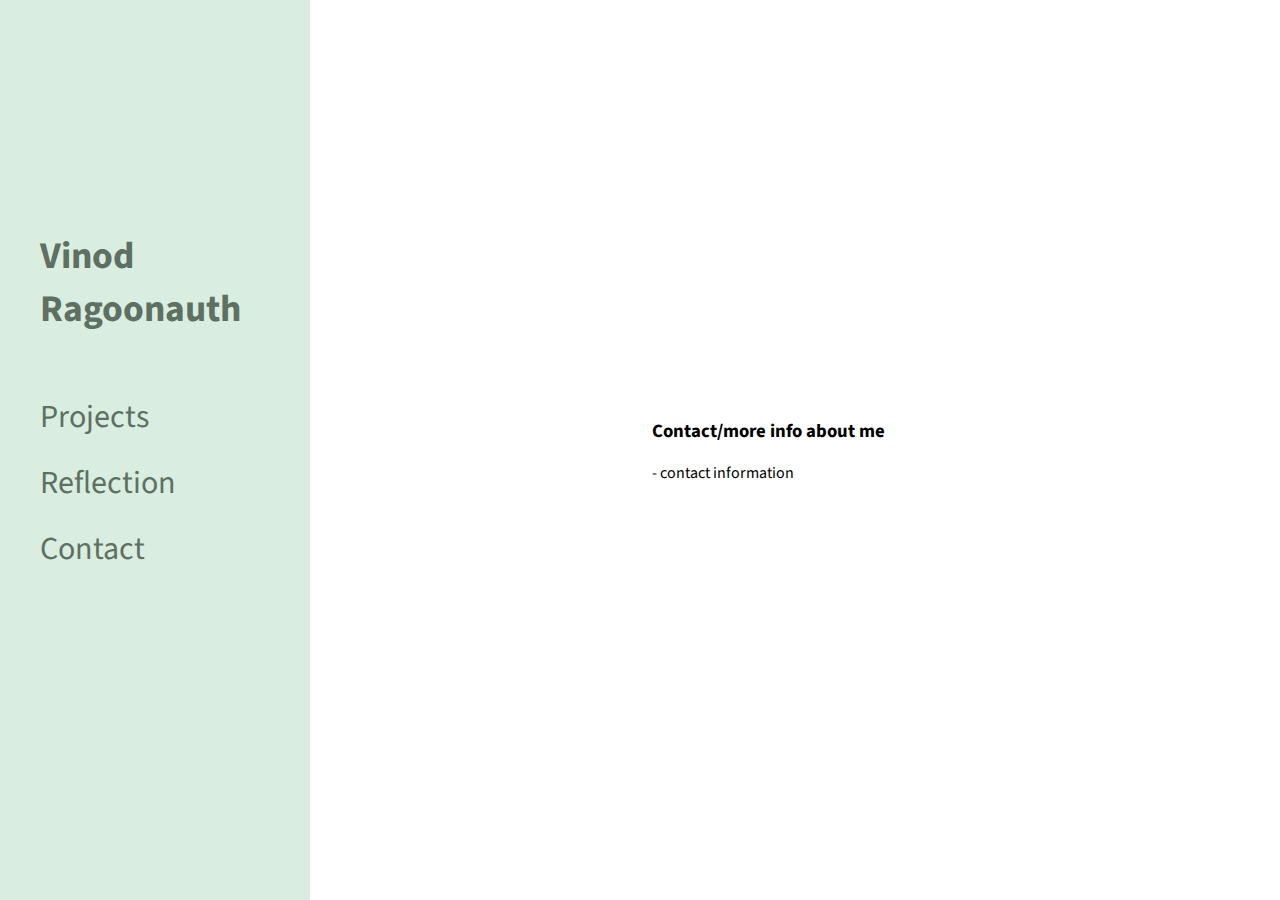
==== contact.html @ ac07a82f "website outline" ====
<!DOCTYPE html>
<html lang="en">
<title>Vinod Ragoonauth - ePortfolio</title>
<meta charset="UTF-8" />
<meta name="viewport" content="width=device-width, initial-scale=1" />
<link href="css/style.css?t=[timestamp]" rel="stylesheet" />
<link rel="stylesheet" href="https://fonts.googleapis.com/css?family=Source+Sans+Pro" />
<link rel="stylesheet" href="https://cdnjs.cloudflare.com/ajax/libs/animate.css/4.1.1/animate.min.css" />
<link rel="stylesheet" href="https://cdnjs.cloudflare.com/ajax/libs/font-awesome/4.7.0/css/font-awesome.min.css">
<script src="js/main.js"></script>

<body>
  <!-- NAV BAR -->
  <nav>
    <ul>
      <li class="animate__animated animate__fadeInLeft animate__fast">
        <a href="index.html">
          <h3>Vinod<br />Ragoonauth</h3>
        </a>
      </li>
      <li class="animate__animated animate__fadeInLeft animate__fast">
        <a href="projects.html">Projects</a>
      </li>
      <li class="animate__animated animate__fadeInLeft animate__fast">
        <a href="reflection.html">Reflection</a>
      </li>
      <li class="animate__animated animate__fadeInLeft animate__fast">
        <a href="contact.html">Contact</a>
      </li>
    </ul>
  </nav>

  <!-- MOBILE NAV BAR -->
  <div class="topnav">
    <a href="index.html">Vinod Ragoonauth</a>
    <div id="myLinks">
      <a href="projects.html">Projects</a>
      <a href="reflection.html">Reflection</a>
      <a href="contact.html">Contact</a>
    </div>
    <a href="javascript:void(0);" class="icon" onclick="myFunction()">
      <i class="fa fa-bars"></i>
    </a>
  </div>

  <!-- CONTACT PAGE -->
  <div class="main">
    <div class="contact-content">
      <!-- DESCRIPTION -->
      <h3>Contact/more info about me</h3>
      <p>- contact information <br></p>
    </div>
  </div>
</body>

</html>
---- css/style.css ----
/* GENERAL */
:root {
  --navbar-bg-color: #d9eee1;
  --navbar-text-color: #5e7062;
  --grey-text-color: rgb(82, 82, 82);
}

html {
  overflow-y: hidden;
}

body {
  font-family: "Source Sans Pro";
  margin: 0;
}

a {
  text-decoration: none;
  color: var(--navbar-text-color);
}

a:hover {
  color: black;
}

a:active {
  color: grey;
}

.main {
  position: absolute;
  left: 60%;
  top: 50%;
  -webkit-transform: translate(-50%, -50%);
  transform: translate(-50%, -50%);
}

/* NAV BAR */
nav {
  height: 100%;
  position: fixed;
  width: 300px;
  margin: 0;
  padding: 0;
  font-size: xx-large;
  background-color: var(--navbar-bg-color);
  padding-right: 10px;
}

nav ul {
  position: absolute;
  top: 40%;
  -ms-transform: translateY(-50%);
  transform: translateY(-50%);
  list-style-type: none;
}

nav li {
  padding-bottom: 20px;
}

/* MOBILE NAV BAR */
.topnav {
  opacity: 0;
  pointer-events: none;
  overflow: hidden;
  background-color: var(--navbar-bg-color);
  position: relative;
}

.topnav #navLinks {
  display: none;
}

.topnav a {
  float: left;
  color: var(--navbar-text-color);
  padding: 14px 16px;
  text-decoration: none;
  font-size: 17px;
}

.topnav a.icon {
  float: right;
}

.topnav a:hover {
  color: black;
}

/* HOME */
.home-content {
  width: 500px;
}

.home-content h1 {
  text-align: center;
  color: var(--navbar-text-color);
}

.home-content h3 {
  color: var(--grey-text-color);
  text-align: center;
}

.pfp-container {
position: relative;
  -webkit-transform: translate(10%);
  transform: translate(10%);
}

.fa-address-card {
  color: var(--navbar-text-color);
  font-size: 22.2rem;
  text-align: center;
  display: inline-block;
}

.desc-text {
  border-style: solid;
  background-color: var(--navbar-bg-color);
  -moz-background-color: var(--navbar-bg-color);
  border-color: var(--navbar-bg-color);
  border-radius: 20px;
  -moz-border-radius: 20px;
  margin-top: 10px;
  padding: 20px;
  color: var(--grey-text-color);
}

/* PROJECTS */


/* MEDIA QUERIES */
@media only screen and (max-width: 900px) {
  nav {
    opacity: 0;
    transition: visibility 0s, opacity 0.5s linear;
    pointer-events: none;
  }

  .main {
    transition: 0.5s ease-in;
    left: 50%;
  }

  .topnav {
    pointer-events: all;
    opacity: 1;
    transition: visibility 0s, opacity 0.5s linear;
  }

.pfp-container {
  -webkit-transform: translate(15%);
  transform: translate(15%);
}
.fa-address-card {
  font-size: 15rem;
}
.home-content {
  width: 400px;
}
  .desc-text {
    margin: 10px;
  }
}

@media only screen and (min-width: 901px) {
  nav {
    opacity: 1;
    transition: visibility 0s, opacity 0.5s linear;
  }

  .main {
    transition: 0.5s ease-in;
    left: 60%;
  }
}
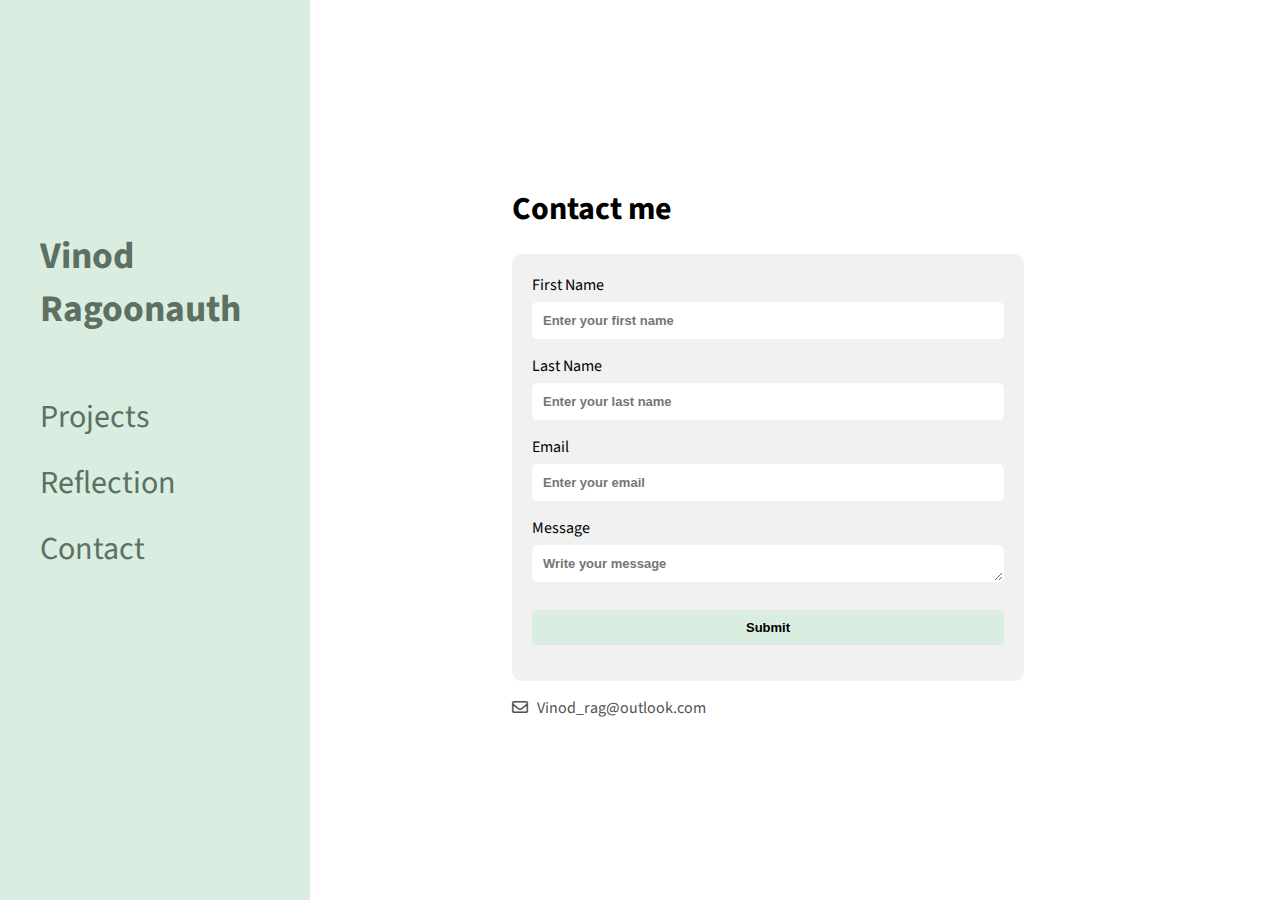
==== commit b4ed4421: "finished contact page layout" ====
--- a/contact.html
+++ b/contact.html
@@ -6,7 +6,7 @@
 <link href="css/style.css?t=[timestamp]" rel="stylesheet" />
 <link rel="stylesheet" href="https://fonts.googleapis.com/css?family=Source+Sans+Pro" />
 <link rel="stylesheet" href="https://cdnjs.cloudflare.com/ajax/libs/animate.css/4.1.1/animate.min.css" />
-<link rel="stylesheet" href="https://cdnjs.cloudflare.com/ajax/libs/font-awesome/4.7.0/css/font-awesome.min.css">
+<link rel="stylesheet" href="https://cdnjs.cloudflare.com/ajax/libs/font-awesome/6.2.1/css/all.min.css">
 <script src="js/main.js"></script>
 
 <body>
@@ -45,11 +45,32 @@
 
   <!-- CONTACT PAGE -->
   <div class="main">
-    <div class="contact-content">
+    <div class="contact-contentd">
+      
       <!-- DESCRIPTION -->
-      <h3>Contact/more info about me</h3>
-      <p>- contact information <br></p>
+      <h1 class="animate__animated animate__slideInDown">Contact me</h1>
+
+      <!-- CONTACT FORM -->
+      <div class="contact-form-container animate__animated animate__fadeIn animate__slow">
+        <form action="">
+          <label for="fname">First Name</label>
+          <input type="text" name="firstname" id="fname" placeholder="Enter your first name" required>
+          <label for="lname">Last Name</label>
+          <input type="text" name="lastname" id="lname" placeholder="Enter your last name" required>
+          
+          <label for="email">Email</label>
+          <input type="email" id="email" placeholder="Enter your email" required>
+          
+          <label for="msg">Message</label>
+          <textarea name="message" id="msg" cols="61" rows="1" placeholder="Write your message" required></textarea>
+
+          <input type="submit" value="Submit">
+        </form>
+      </div>
     </div>
+
+    <!-- EMAIL -->
+    <p class="email-text animate__animated animate__slideInUp"><i class="fa-regular fa-envelope"></i> &nbsp; Vinod_rag@outlook.com</p>
   </div>
 </body>
 
--- a/css/style.css
+++ b/css/style.css
@@ -3,6 +3,9 @@
   --navbar-bg-color: #d9eee1;
   --navbar-text-color: #5e7062;
   --grey-text-color: rgb(82, 82, 82);
+  --light-grey: rgb(241, 241, 241);
+  --other-green: rgb(93, 155, 0);
+  --navbar-bg-color-selected: #b4d6c1;
 }
 
 html {
@@ -21,10 +24,6 @@
 
 a:hover {
   color: black;
-}
-
-a:active {
-  color: grey;
 }
 
 .main {
@@ -116,7 +115,7 @@
   display: inline-block;
 }
 
-.desc-text {
+.text-container {
   border-style: solid;
   background-color: var(--navbar-bg-color);
   -moz-background-color: var(--navbar-bg-color);
@@ -124,15 +123,159 @@
   border-radius: 20px;
   -moz-border-radius: 20px;
   margin-top: 10px;
+  padding-bottom: 20px;
+  /* text-align: center; */
+}
+
+.desc-text {
+  padding: 10px 20px;
+  color: var(--grey-text-color);
+}
+
+.projects-bttn-container {
+text-align: center;
+}
+
+.projects-bttn {
+  font-size: 18px;
+  font-weight: 500;
+  background-color: var(--navbar-text-color);
+  color: white;
+  border-radius: 10px;
+  border-style: solid;
+  border-color: var(--navbar-text-color);
+  border-width: 3px;
+  padding: 5px;
+}
+
+.projects-bttn:hover {
+  background-color: var(--navbar-bg-color);
+  color: var(--navbar-text-color);
+}
+
+/* PROJECTS */
+.projects-content {  
+  display: grid;
+  grid-template-columns: 1.2fr 1.2fr;
+  grid-template-rows: 1.3fr 1.6fr;
+  gap: 0px 30px;
+  grid-auto-flow: row;
+  grid-template-areas:
+    "title title"
+    "ifixit-container report-container";
+}
+
+.title { 
+  grid-area: title; 
+  /* background-color: var(--navbar-bg-color); */
+  /* border-style: solid; */
+  /* border-color: var(--navbar-bg-color); */
+  /* border-radius: 20px; */
+  text-align: center;
+  font-size: 30px;
+  padding: 10px;
+  height: 40px;
+  font-size: 60px;
+  /* width: 250px; */
+  /* position: relative; */
+  /* top: 50%; */
+  /* left: 25%; */
+}
+
+.ifixit-container { 
+  grid-area: ifixit-container;
+  text-align: center;
+  padding: 10px;
+  border-style: solid;
+  border-color: var(--navbar-text-color);
+  border-radius: 20px;
+  margin: 20px 10px;
+  font-size: 1.5rem;
+  font-weight: bold;
+  width: 250px;
+}
+
+.ifixit-container p {
+  font-size: 20px;
+  font-weight: 400;
+}
+
+.ifixit-container:hover {
+  background-color: var(--navbar-text-color);
+  color: white;
+}
+
+.report-container { 
+  grid-area: report-container;
+  text-align: center;
+  padding: 10px;
+  border-style: solid;
+  border-color: var(--navbar-text-color);
+  border-radius: 20px;
+  margin: 20px 10px;
+  font-size: 1.5rem;
+  font-weight: bold;
+  width: 250px;
+}
+
+.report-container p {
+  font-size: 20px;
+  font-weight: 400;
+}
+
+.report-container:hover {
+  background-color: var(--navbar-text-color);
+  color: white;
+}
+
+/* CONTACT PAGE */
+.contact-form-container{
+  background-color: var(--light-grey);
+  border-radius: 10px;
   padding: 20px;
+}
+
+input, textarea {
+  width: 100%;
+  padding: 10px;
+  border: 1px solid white;
+  border-radius: 5px;
+  box-sizing: border-box;
+  margin-top: 6px;
+  margin-bottom: 16px;
+  resize: vertical;
+  font-family: Arial, Helvetica, sans-serif;
+  font-weight: bold;
+  font-size: 13px;
+}
+
+input[type=submit] {
+  background-color: var(--navbar-bg-color);
+  font-weight: bold;
+  font-family: Arial, Helvetica, sans-serif;
+  border: none;
+}
+
+input[type=submit]:hover {
+  background-color: var(--navbar-bg-color-selected);
+}
+
+input:focus, textarea:focus {
+  outline: none !important;
+  border-color: var(--navbar-text-color);
+  border: 2px solid var(--other-green); 
+}
+
+.contact-content h1 {
   color: var(--grey-text-color);
 }
 
-/* PROJECTS */
-
+.email-text {
+  color: var(--grey-text-color);
+}
 
 /* MEDIA QUERIES */
-@media only screen and (max-width: 900px) {
+@media only screen and (max-width: 1000px) {
   nav {
     opacity: 0;
     transition: visibility 0s, opacity 0.5s linear;
@@ -142,6 +285,7 @@
   .main {
     transition: 0.5s ease-in;
     left: 50%;
+    width: 400px;
   }
 
   .topnav {
@@ -150,22 +294,25 @@
     transition: visibility 0s, opacity 0.5s linear;
   }
 
-.pfp-container {
-  -webkit-transform: translate(15%);
-  transform: translate(15%);
-}
-.fa-address-card {
-  font-size: 15rem;
-}
-.home-content {
+  .pfp-container {
+    -webkit-transform: translate(15%);
+    transform: translate(15%);
+  }
+
+  .fa-address-card {
+    font-size: 15rem;
+  }
+
+  .home-content {
   width: 400px;
-}
+  }
+  
   .desc-text {
     margin: 10px;
   }
 }
 
-@media only screen and (min-width: 901px) {
+@media only screen and (min-width: 1001px) {
   nav {
     opacity: 1;
     transition: visibility 0s, opacity 0.5s linear;
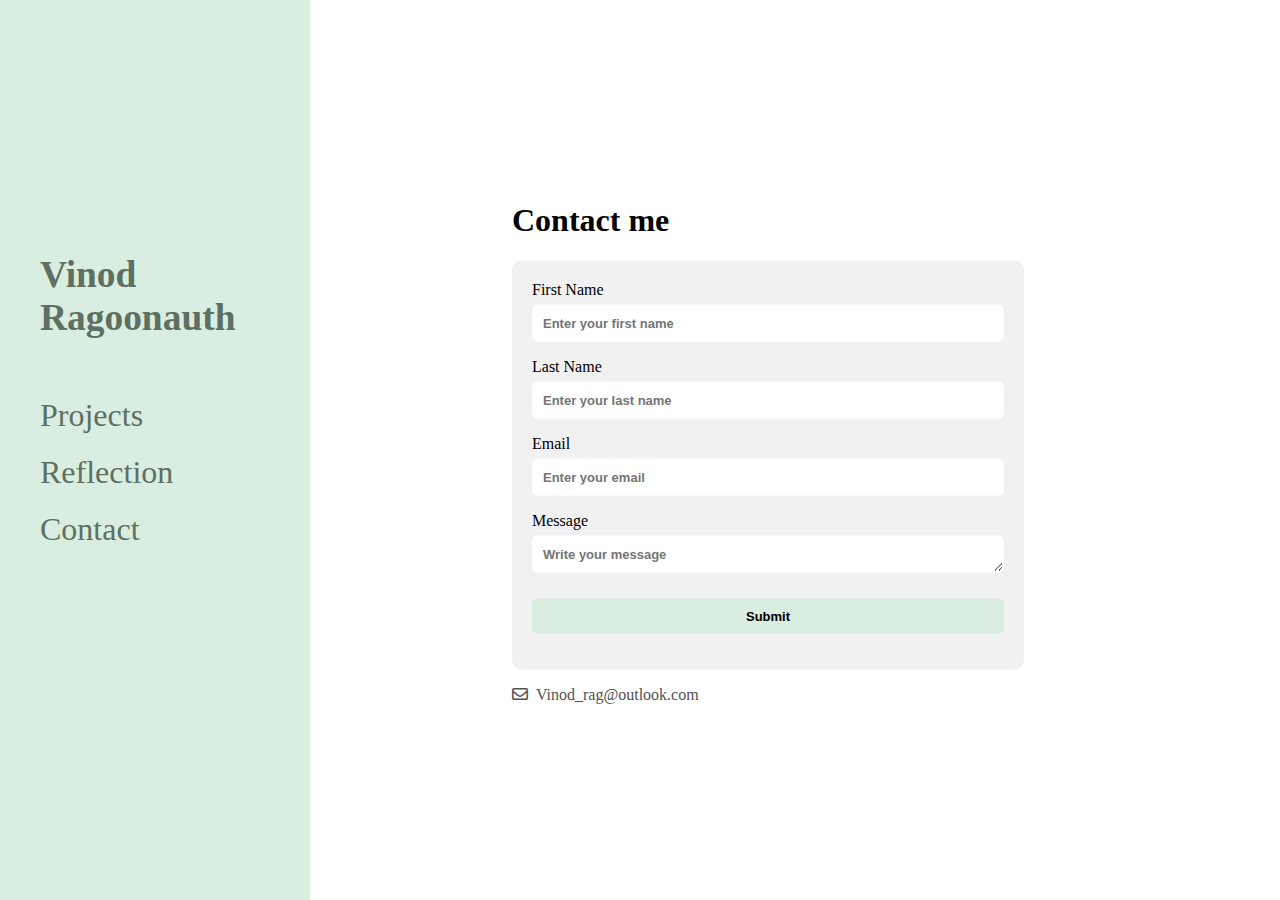
==== commit 6498b2ff: "changed font" ====
--- a/contact.html
+++ b/contact.html
@@ -46,21 +46,21 @@
   <!-- CONTACT PAGE -->
   <div class="main">
     <div class="contact-contentd">
-      
+
       <!-- DESCRIPTION -->
       <h1 class="animate__animated animate__slideInDown">Contact me</h1>
 
       <!-- CONTACT FORM -->
-      <div class="contact-form-container animate__animated animate__fadeIn animate__slow">
+      <div class="contact-form-container animate__animated animate__fadeIn">
         <form action="">
           <label for="fname">First Name</label>
           <input type="text" name="firstname" id="fname" placeholder="Enter your first name" required>
           <label for="lname">Last Name</label>
           <input type="text" name="lastname" id="lname" placeholder="Enter your last name" required>
-          
+
           <label for="email">Email</label>
           <input type="email" id="email" placeholder="Enter your email" required>
-          
+
           <label for="msg">Message</label>
           <textarea name="message" id="msg" cols="61" rows="1" placeholder="Write your message" required></textarea>
 
@@ -70,7 +70,9 @@
     </div>
 
     <!-- EMAIL -->
-    <p class="email-text animate__animated animate__slideInUp"><i class="fa-regular fa-envelope"></i> &nbsp; Vinod_rag@outlook.com</p>
+    <p class="email-text animate__animated animate__slideInUp">
+      <i class="fa-regular fa-envelope"></i> &nbsp;Vinod_rag@outlook.com
+    </p>
   </div>
 </body>
 
--- a/css/style.css
+++ b/css/style.css
@@ -13,7 +13,7 @@
 }
 
 body {
-  font-family: "Source Sans Pro";
+  font-family: "Inter";
   margin: 0;
 }
 
@@ -124,7 +124,7 @@
   -moz-border-radius: 20px;
   margin-top: 10px;
   padding-bottom: 20px;
-  /* text-align: center; */
+  text-align: center;
 }
 
 .desc-text {
@@ -149,8 +149,9 @@
 }
 
 .projects-bttn:hover {
-  background-color: var(--navbar-bg-color);
-  color: var(--navbar-text-color);
+  background-color: var(--navbar-bg-color-selected);
+  color: var(--navbar-text-color);
+  border-color: var(--navbar-bg-color-selected);
 }
 
 /* PROJECTS */
@@ -167,29 +168,24 @@
 
 .title { 
   grid-area: title; 
-  /* background-color: var(--navbar-bg-color); */
-  /* border-style: solid; */
-  /* border-color: var(--navbar-bg-color); */
-  /* border-radius: 20px; */
-  text-align: center;
-  font-size: 30px;
+  text-align: center;
+  font-size: 20px;
   padding: 10px;
   height: 40px;
+}
+
+.title h1 {
   font-size: 60px;
-  /* width: 250px; */
-  /* position: relative; */
-  /* top: 50%; */
-  /* left: 25%; */
 }
 
 .ifixit-container { 
   grid-area: ifixit-container;
   text-align: center;
   padding: 10px;
-  border-style: solid;
+  background-color: var(--light-grey);
   border-color: var(--navbar-text-color);
   border-radius: 20px;
-  margin: 20px 10px;
+  margin: 40px 10px;
   font-size: 1.5rem;
   font-weight: bold;
   width: 250px;
@@ -209,10 +205,10 @@
   grid-area: report-container;
   text-align: center;
   padding: 10px;
-  border-style: solid;
+  background-color: var(--light-grey);
   border-color: var(--navbar-text-color);
   border-radius: 20px;
-  margin: 20px 10px;
+  margin: 40px 10px;
   font-size: 1.5rem;
   font-weight: bold;
   width: 250px;
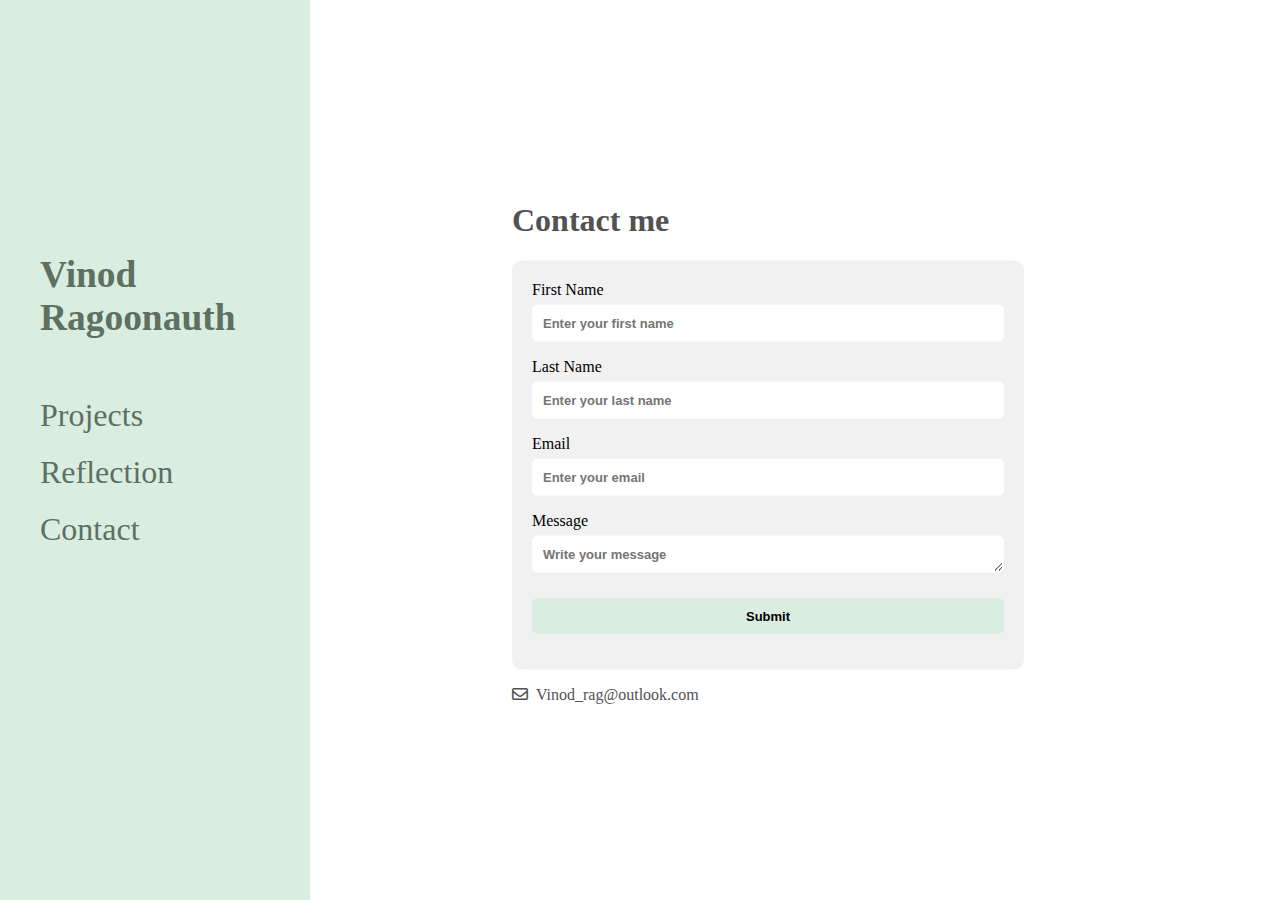
==== commit 72b55c16: "css fixes" ====
--- a/contact.html
+++ b/contact.html
@@ -45,10 +45,10 @@
 
   <!-- CONTACT PAGE -->
   <div class="main">
-    <div class="contact-contentd">
+    <div class="contact-content">
 
       <!-- DESCRIPTION -->
-      <h1 class="animate__animated animate__slideInDown">Contact me</h1>
+      <h1 class="contact animate__animated animate__slideInDown">Contact me</h1>
 
       <!-- CONTACT FORM -->
       <div class="contact-form-container animate__animated animate__fadeIn">
--- a/css/style.css
+++ b/css/style.css
@@ -6,10 +6,12 @@
   --light-grey: rgb(241, 241, 241);
   --other-green: rgb(93, 155, 0);
   --navbar-bg-color-selected: #b4d6c1;
+  --background: #white;
 }
 
 html {
   overflow-y: hidden;
+  background-color: var(--background);
 }
 
 body {
@@ -176,11 +178,17 @@
 
 .title h1 {
   font-size: 60px;
+  color: var(--navbar-text-color);
+}
+
+.title p {
+  color: var(--grey-text-color);
 }
 
 .ifixit-container { 
   grid-area: ifixit-container;
   text-align: center;
+  color: var(--grey-text-color);
   padding: 10px;
   background-color: var(--light-grey);
   border-color: var(--navbar-text-color);
@@ -204,6 +212,7 @@
 .report-container { 
   grid-area: report-container;
   text-align: center;
+  color: var(--grey-text-color);
   padding: 10px;
   background-color: var(--light-grey);
   border-color: var(--navbar-text-color);
@@ -262,7 +271,7 @@
   border: 2px solid var(--other-green); 
 }
 
-.contact-content h1 {
+.contact {
   color: var(--grey-text-color);
 }
 
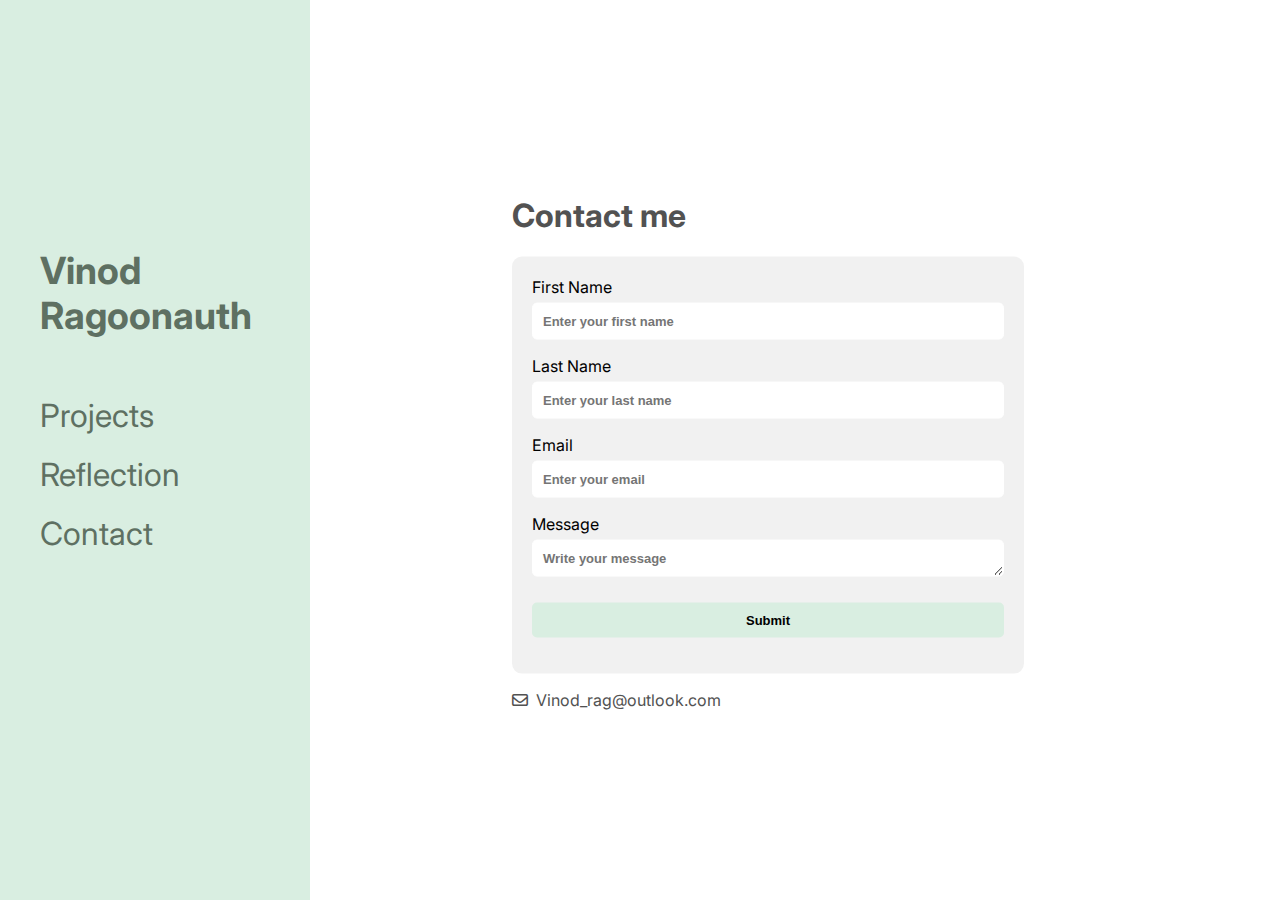
==== commit fe657ff3: "fixed firefox font and spacing" ====
--- a/contact.html
+++ b/contact.html
@@ -4,7 +4,6 @@
 <meta charset="UTF-8" />
 <meta name="viewport" content="width=device-width, initial-scale=1" />
 <link href="css/style.css?t=[timestamp]" rel="stylesheet" />
-<link rel="stylesheet" href="https://fonts.googleapis.com/css?family=Source+Sans+Pro" />
 <link rel="stylesheet" href="https://cdnjs.cloudflare.com/ajax/libs/animate.css/4.1.1/animate.min.css" />
 <link rel="stylesheet" href="https://cdnjs.cloudflare.com/ajax/libs/font-awesome/6.2.1/css/all.min.css">
 <script src="js/main.js"></script>
--- a/css/style.css
+++ b/css/style.css
@@ -1,4 +1,5 @@
 /* GENERAL */
+@import url("https://fonts.googleapis.com/css?family=Inter");
 :root {
   --navbar-bg-color: #d9eee1;
   --navbar-text-color: #5e7062;
@@ -17,6 +18,17 @@
 body {
   font-family: "Inter";
   margin: 0;
+}
+
+@-moz-document url-prefix() {
+  h1 {
+    -webkit-text-stroke: 0.55px; 
+    letter-spacing: -1.5px;
+  }
+  h3 {
+    -webkit-text-stroke: 0.45px; 
+    letter-spacing: -1.1px;
+  }
 }
 
 a {
@@ -91,7 +103,7 @@
 
 /* HOME */
 .home-content {
-  width: 500px;
+  width: 600px;
 }
 
 .home-content h1 {
@@ -99,15 +111,15 @@
   color: var(--navbar-text-color);
 }
 
-.home-content h3 {
+.home-content h2 {
   color: var(--grey-text-color);
   text-align: center;
 }
 
 .pfp-container {
-position: relative;
-  -webkit-transform: translate(10%);
-  transform: translate(10%);
+  position: relative;
+  -webkit-transform: translate(16%);
+  transform: translate(16%);
 }
 
 .fa-address-card {
@@ -124,13 +136,14 @@
   border-color: var(--navbar-bg-color);
   border-radius: 20px;
   -moz-border-radius: 20px;
-  margin-top: 10px;
+  margin-top: 30px;
   padding-bottom: 20px;
   text-align: center;
 }
 
 .desc-text {
   padding: 10px 20px;
+  font-size: 19px;
   color: var(--grey-text-color);
 }
 
@@ -178,7 +191,7 @@
 
 .title h1 {
   font-size: 60px;
-  color: var(--navbar-text-color);
+  color: var(--grey-text-color);
 }
 
 .title p {
@@ -300,8 +313,8 @@
   }
 
   .pfp-container {
-    -webkit-transform: translate(15%);
-    transform: translate(15%);
+    -webkit-transform: translate(16%);
+    transform: translate(16%);
   }
 
   .fa-address-card {
